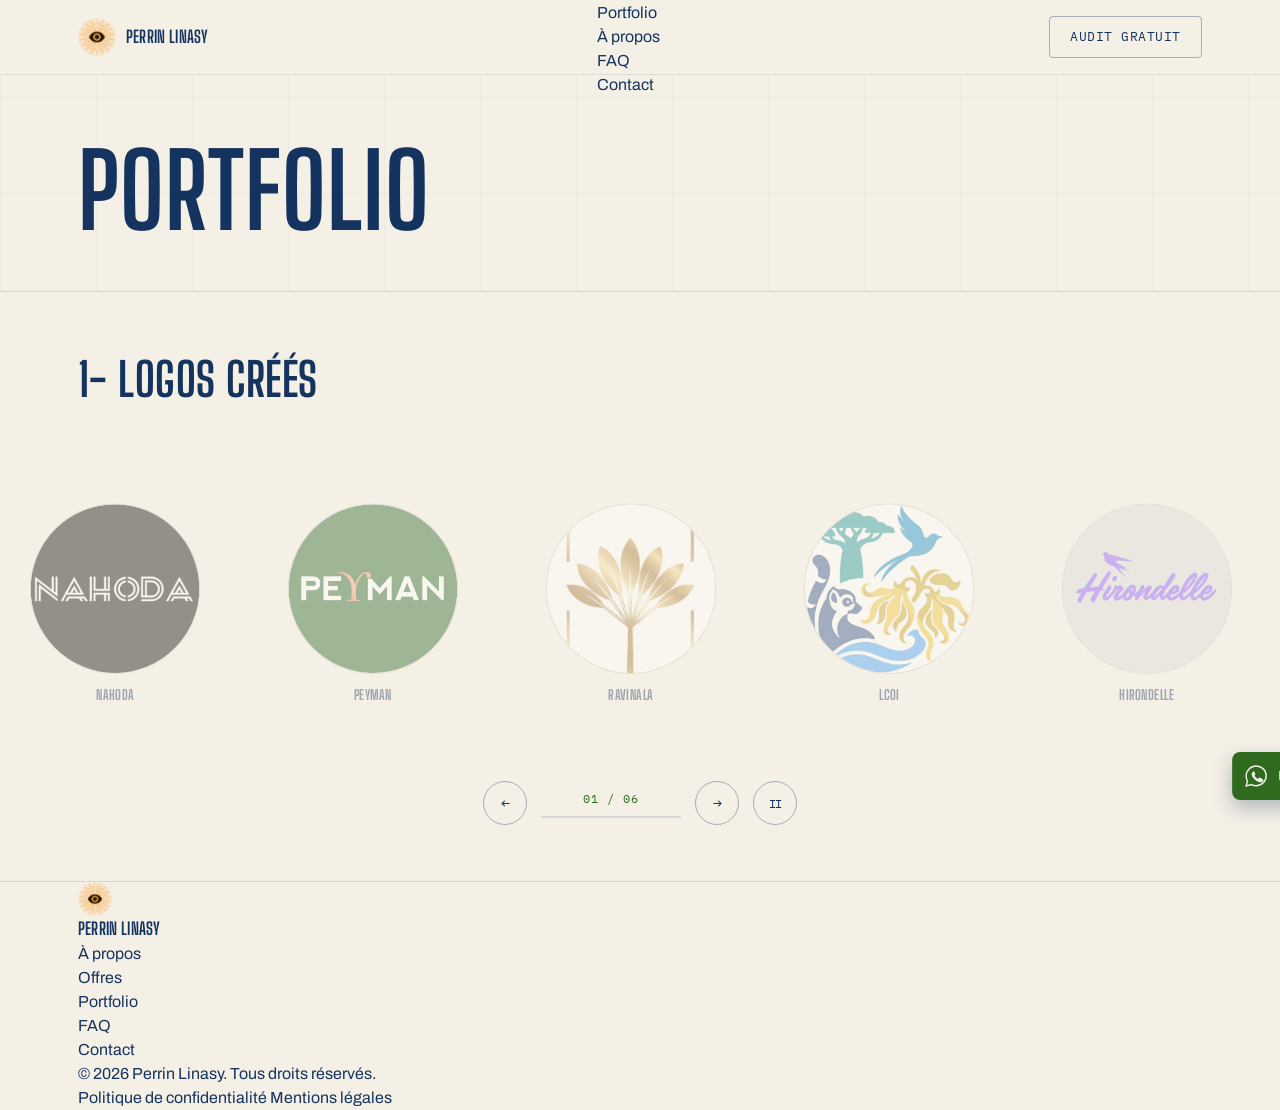
==== portfolio/index.html @ f894b0fe "Refactor navigation structure in index.html" ====
<!DOCTYPE html>
<html lang="fr">
<head>
<meta charset="UTF-8">
<meta name="viewport" content="width=device-width, initial-scale=1.0">
<title>Portfolio — Perrin Linasy</title>
<meta name="description" content="Portfolio de Perrin Linasy : logos créés pour des marques francophones.">
<link rel="preconnect" href="https://fonts.googleapis.com">
<link href="https://fonts.googleapis.com/css2?family=Big+Shoulders+Display:wght@600;700&family=Archivo:wght@400;500;600&family=IBM+Plex+Mono:wght@400;500&display=swap" rel="stylesheet">
<link rel="stylesheet" href="portfolio.css">
<link rel="icon" href="favicon-n.svg" type="image/svg+xml">
</head>
<body>

<header id="site-header">
  <div class="wrap">
    <a class="brand" href="index.html" aria-label="Perrin Linasy — accueil">
      <img class="brand-logo" src="perrin_linasy_icon.png" alt="Logo Perrin Linasy" width="38" height="38">
      <span class="brand-name">Perrin Linasy</span>
    </a>

    <nav>
  <ul>
    <li><a href="../#offres">Offres</a></li>
    <li><a href="index.html" class="active">Portfolio</a></li> <!-- Reste sur la page actuelle -->
    <li><a href="../#a-propos">À propos</a></li>
    <li><a href="../#faq">FAQ</a></li>
    <li><a href="../#contact">Contact</a></li>
  </ul>
</nav>


    <div class="header-actions">
      <a class="btn ghost" href="https://linasyperrin.zohobookings.com/#/linasyperrin">Audit gratuit</a>
      <button class="menu-toggle" id="menu-toggle" aria-expanded="false" aria-controls="main-nav" aria-label="Ouvrir le menu">
        <span></span><span></span><span></span>
      </button>
    </div>
  </div>
</header>

<main>

  <!-- ============ TITRE ============ -->
  <section class="page-title">
    <div class="hero-grid-lines" aria-hidden="true"></div>
    <div class="wrap">
      <h1>Portfolio</h1>
    </div>
  </section>

  <hr class="hairline">

  <!-- ============ 1 — LOGOS CRÉÉS ============ -->
<section class="logos" id="logos" aria-labelledby="logos-titre">
  <div class="wrap">
    <h2 id="logos-titre">1- Logos créés</h2>
  </div>

  <div class="carousel" id="carousel" role="region" aria-roledescription="carrousel" aria-label="Logos créés">
    <div class="carousel-viewport">
      <ul class="carousel-track" id="carousel-track">

        <!-- Logo 1 : Nahoda -->
        <li class="slide" aria-roledescription="diapositive" aria-label="Logo 1 sur 6">
          <div class="slide-circle">
            <img src="nahoda.png" alt="Logo Nahoda" class="carousel-img">
          </div>
          <span class="slide-name">Nahoda</span>
        </li>

        <!-- Logo 2 : Peyman -->
        <li class="slide" aria-roledescription="diapositive" aria-label="Logo 2 sur 6">
          <div class="slide-circle">
            <img src="peyman.png" alt="Logo Peyman" class="carousel-img">
          </div>
          <span class="slide-name">Peyman</span>
        </li>

        <!-- Logo 3 : Ravinala -->
        <li class="slide" aria-roledescription="diapositive" aria-label="Logo 3 sur 6">
          <div class="slide-circle">
            <img src="ravinala.png" alt="Logo Ravinala" class="carousel-img">
          </div>
          <span class="slide-name">Ravinala</span>
        </li>

        <!-- Logo 4 : LCOI -->
        <li class="slide" aria-roledescription="diapositive" aria-label="Logo 4 sur 6">
          <div class="slide-circle">
            <img src="LCOI_1782757905289.png" alt="Logo LCOI" class="carousel-img">
          </div>
          <span class="slide-name">LCOI</span>
        </li>

        <!-- Logo 5 : Hirondelle -->
        <li class="slide" aria-roledescription="diapositive" aria-label="Logo 5 sur 6">
          <div class="slide-circle">
            <img src="Hirondelle.png" alt="Logo Hirondelle" class="carousel-img">
          </div>
          <span class="slide-name">Hirondelle</span>
        </li>

        <!-- Logo 6 : Connect -->
        <li class="slide" aria-roledescription="diapositive" aria-label="Logo 6 sur 6">
          <div class="slide-circle">
            <img src="connect.png" alt="Logo Connect" class="carousel-img">
          </div>
          <span class="slide-name">Connect</span>
        </li>

      </ul>
    </div>

    <div class="carousel-controls">
      <button class="ctrl" id="prev" aria-label="Logo précédent">←</button>

      <div class="carousel-status">
        <span class="counter" id="counter" aria-live="off">01 / 06</span>
        <div class="progress" aria-hidden="true"><span id="progress-bar"></span></div>
      </div>

      <button class="ctrl" id="next" aria-label="Logo suivant">→</button>
      <button class="ctrl ctrl-pause" id="toggle" aria-label="Mettre le diaporama en pause" aria-pressed="false">II</button>
    </div>
  </div>
</section>


  <hr class="hairline">

  <!-- ============ SUITE DE LA PAGE — VIDE POUR LE MOMENT ============ -->
  <section class="suite" id="suite" aria-label="Suite du portfolio">
    <div class="wrap">
      <!-- Prochaines sections du portfolio à ajouter ici -->
    </div>
  </section>

</main>

<!-- ============ FOOTER ============ -->
<footer>
  <div class="wrap">
    <div class="foot-top">
      <div class="foot-brand">
        <img class="brand-logo" src="perrin_linasy_icon.png" alt="Logo Perrin Linasy" width="34" height="34">
        <span class="brand-name" style="font-size:17px;">Perrin Linasy</span>
      </div>
      <nav aria-label="Navigation pied de page">
        <ul>
          <li><a href="index.html#pourquoi">À propos</a></li>
          <li><a href="index.html#offres">Offres</a></li>
          <li><a href="portfolio.html">Portfolio</a></li>
          <li><a href="index.html#faq">FAQ</a></li>
          <li><a href="index.html#contact">Contact</a></li>
        </ul>
      </nav>
    </div>
    <div class="foot-bottom">
      <span id="copyright">© Perrin Linasy. Tous droits réservés.</span>
      <div class="legal-links">
        <a href="/politique-de-confidentialite">Politique de confidentialité</a>
        <a href="/mentions-legales">Mentions légales</a>
      </div>
    </div>
  </div>
</footer>

<!-- ============ ONGLET WHATSAPP ============ -->
<a class="wa-tab" href="https://wa.me/261349615783?text=Bonjour%20Perrin%2C%20je%20souhaite%20échanger%20sur%20mon%20projet." target="_blank" rel="noopener" aria-label="Discuter sur WhatsApp">
  <span class="wa-tab-icon" aria-hidden="true">
    <svg viewBox="0 0 24 24" fill="none" xmlns="http://www.w3.org/2000/svg">
      <path d="M17.5 14.4c-.3-.1-1.6-.8-1.9-.9-.2-.1-.4-.1-.6.1-.2.3-.7.9-.8 1-.2.2-.3.2-.5.1-1.4-.7-2.4-1.3-3.3-2.9-.3-.4.3-.4.7-1.4.1-.2 0-.4 0-.5-.1-.1-.6-1.4-.8-1.9-.2-.5-.4-.4-.6-.4h-.5c-.2 0-.5.1-.7.3-.3.3-1 1-1 2.4s1 2.8 1.2 3c.1.2 2 3.1 4.9 4.3.7.3 1.2.5 1.6.6.7.2 1.3.2 1.8.1.5-.1 1.6-.7 1.9-1.3.2-.6.2-1.1.2-1.2-.1-.2-.3-.2-.6-.4z" fill="currentColor"/>
      <path d="M12 2C6.5 2 2 6.5 2 12c0 1.8.5 3.5 1.3 5L2 22l5.2-1.4c1.4.8 3.1 1.2 4.8 1.2 5.5 0 10-4.5 10-10S17.5 2 12 2z" stroke="currentColor" stroke-width="1.4"/>
    </svg>
  </span>
  <span class="wa-tab-text">Discutons-en</span>
</a>

<script src="portfolio.js"></script>
</body>
</html>
---- portfolio/portfolio.css ----
/* ============================================================
   PERRIN LINASY — portfolio.css
   Palette : Navy #14335e / Crème #f5f0e6 / Safran #f1c338 / Vert #2e6b1f
   Reprend les bases de style.css (header, boutons, footer, WhatsApp)
   ============================================================ */

:root{
  --navy: #14335e;
  --navy-2: #0e2748;
  --creme: #f5f0e6;
  --creme-2: #ece4d3;
  --safran: #f1c338;
  --vert: #2e6b1f;

  --ink: var(--navy);
  --paper: var(--creme);

  --font-display: 'Big Shoulders Display', sans-serif;
  --font-body: 'Archivo', sans-serif;
  --font-mono: 'IBM Plex Mono', monospace;

  --wrap: 1180px;
  --radius: 4px;
  --ease: cubic-bezier(.22,.68,.16,.98);

  /* Diaporama */
  --slide-size: 230px;
  --slide-gap: 28px;
}

*,*::before,*::after{ box-sizing:border-box; }
html{ scroll-behavior:smooth; }
@media (prefers-reduced-motion: reduce){
  html{ scroll-behavior:auto; }
  *,*::before,*::after{ animation-duration:0.001ms !important; animation-iteration-count:1 !important; transition-duration:0.001ms !important; scroll-behavior:auto !important; }
}

body{
  margin:0;
  font-family:var(--font-body);
  color:var(--ink);
  background:var(--paper);
  -webkit-font-smoothing:antialiased;
  line-height:1.5;
}

h1,h2,h3{
  font-family:var(--font-display);
  font-weight:700;
  text-transform:uppercase;
  letter-spacing:0.01em;
  margin:0 0 0.4em;
  line-height:1.02;
}
h1{ font-size:clamp(3rem, 10vw, 6.4rem); }
h2{ font-size:clamp(1.9rem, 4vw, 2.9rem); }
p{ margin:0 0 1em; color:var(--navy); opacity:0.86; }
a{ color:inherit; text-decoration:none; }
img{ max-width:100%; display:block; }
button{ font:inherit; background:none; border:none; cursor:pointer; color:inherit; }
ul{ list-style:none; margin:0; padding:0; }

:focus-visible{ outline:2px solid var(--vert); outline-offset:3px; }

.wrap{ max-width:var(--wrap); margin:0 auto; padding:0 28px; }
.hairline{ border:none; border-top:1px solid rgba(20,51,94,0.14); margin:0; }

/* ---------- boutons ---------- */
.btn{
  display:inline-flex; align-items:center; gap:8px;
  padding:13px 26px;
  background:var(--navy);
  color:var(--creme);
  font-family:var(--font-mono);
  font-size:0.82rem;
  letter-spacing:0.04em;
  text-transform:uppercase;
  border-radius:var(--radius);
  transition:transform .25s var(--ease), background .25s var(--ease), box-shadow .25s var(--ease);
}
.btn:hover{ background:var(--vert); transform:translateY(-2px); box-shadow:0 8px 18px rgba(20,51,94,0.18); }
.btn.ghost{ background:transparent; color:var(--navy); border:1px solid rgba(20,51,94,0.35); padding:10px 20px; }
.btn.ghost:hover{ background:var(--navy); color:var(--creme); }

/* ============ HEADER ============ */
#site-header{
  position:sticky; top:0; z-index:50;
  background:rgba(245,240,230,0.86);
  -webkit-backdrop-filter:blur(8px);
  backdrop-filter:blur(8px);
  border-bottom:1px solid rgba(20,51,94,0.1);
  transition:box-shadow .25s var(--ease);
}
#site-header.scrolled{ box-shadow:0 4px 16px rgba(20,51,94,0.08); }
#site-header .wrap{ display:flex; align-items:center; justify-content:space-between; height:74px; }
.brand{ display:flex; align-items:center; gap:10px; }
.brand-logo{ width:38px; height:38px; border-radius:50%; object-fit:contain; flex-shrink:0; }
.foot-brand .brand-logo{ width:34px; height:34px; }
.brand-name{ font-family:var(--font-display); font-weight:700; font-size:1.05rem; letter-spacing:0.01em; text-transform:uppercase; }

.main-nav ul{ display:flex; gap:34px; }
.main-nav a{ font-size:0.92rem; font-weight:500; position:relative; padding-bottom:4px; }
.main-nav a::after{ content:''; position:absolute; left:0; right:0; bottom:0; height:1px; background:var(--vert); transform:scaleX(0); transform-origin:left; transition:transform .25s var(--ease); }
.main-nav a:hover::after,
.main-nav a[aria-current="page"]::after{ transform:scaleX(1); }

.header-actions{ display:flex; align-items:center; gap:16px; }
.menu-toggle{ display:none; flex-direction:column; gap:5px; padding:6px; }
.menu-toggle span{ width:22px; height:2px; background:var(--navy); display:block; }

/* ============ TITRE DE LA PAGE ============ */
.page-title{ position:relative; padding:64px 0 48px; overflow:hidden; }
.hero-grid-lines{
  position:absolute; inset:0; pointer-events:none; opacity:0.5;
  background-image:
    repeating-linear-gradient(90deg, rgba(20,51,94,0.06) 0 1px, transparent 1px 96px),
    repeating-linear-gradient(0deg, rgba(20,51,94,0.06) 0 1px, transparent 1px 96px);
}
.page-title .wrap{ position:relative; }
.page-title h1{ margin:0; }/* ============ 1 — LOGOS CRÉÉS ============ */

.logos { padding: 64px 0 56px; }
.logos h2 { margin-bottom: 40px; }

.carousel { position: relative; }
.carousel-viewport { overflow: hidden; padding: 24px 0 20px; }

.carousel-track {
  display: flex;
  gap: var(--slide-gap);
  width: max-content;
  transition: transform .8s var(--ease);
  will-change: transform;
}

.slide {
  flex: 0 0 var(--slide-size);
  display: flex; flex-direction: column; align-items: center; gap: 16px;
  opacity: 0.4;
  transform: scale(0.74);
  transition: opacity .8s var(--ease), transform .8s var(--ease);
}
.slide.is-active { opacity: 1; transform: scale(1); }

.slide-circle {
  width: var(--slide-size); height: var(--slide-size);
  border-radius: 50%;
  background: var(--creme-2);
  border: 1px solid rgba(20,51,94,0.2);
  display: flex; align-items: center; justify-content: center;
  overflow: hidden;
  transition: border-color .8s var(--ease), box-shadow .8s var(--ease);
}

.slide.is-active .slide-circle {
  border-color: var(--navy);
  box-shadow: 0 0 0 6px var(--creme), 0 0 0 7px var(--safran);
}

/* --- RÈGLE CORRIGÉE POUR LES IMAGES --- */
.slide-circle img.carousel-img { 
  width: 100%; 
  height: 100%; 
  object-fit: cover;      /* Recadre le logo proprement pour remplir le cercle */
  border-radius: 50%;     /* Force le fond noir/opaque de vos PNG à être parfaitement rond */
  padding: 0;             /* Supprime le padding pour que le fond opaque remplisse tout le cercle */
  display: block; 
}

.slide-placeholder {
  font-family: var(--font-mono); font-size: 0.8rem; letter-spacing: 0.06em;
  text-transform: uppercase; color: rgba(20,51,94,0.5);
}

.slide-name {
  font-family: var(--font-display); font-weight: 700; font-size: 1.15rem;
  text-transform: uppercase; letter-spacing: 0.02em;
}

/* ---------- contrôles ---------- */
.carousel-controls {
  display: flex; align-items: center; justify-content: center; gap: 14px;
  margin-top: 20px; padding: 0 28px;
}
.ctrl {
  width: 44px; height: 44px; border-radius: 50%;
  border: 1px solid rgba(20,51,94,0.35);
  display: flex; align-items: center; justify-content: center;
  font-family: var(--font-mono); font-size: 0.95rem;
  transition: background .25s var(--ease), color .25s var(--ease);
  flex-shrink: 0;
}
.ctrl:hover { background: var(--navy); color: var(--creme); }
.ctrl-pause { font-size: 0.78rem; letter-spacing: -0.05em; }
.ctrl-pause[aria-pressed="true"] { background: var(--navy); color: var(--creme); }

.carousel-status { display: flex; flex-direction: column; gap: 8px; width: 140px; }
.counter { font-family: var(--font-mono); font-size: 0.78rem; letter-spacing: 0.08em; text-align: center; color: var(--vert); }
.progress { height: 2px; background: rgba(20,51,94,0.14); overflow: hidden; }
.progress span { display: block; height: 100%; width: 100%; background: var(--safran); transform: scaleX(0); transform-origin: left; }
.progress span.run { animation: fill 5s linear forwards; }
.carousel.is-paused .progress span.run { animation-play-state: paused; }
@keyframes fill { from { transform: scaleX(0); } to { transform: scaleX(1); } }




/* ============ ONGLET WHATSAPP ============ */
.wa-tab{
  position:fixed; right:0; bottom:100px; z-index:60;
  display:flex; align-items:center;
  background:var(--vert); color:var(--creme);
  padding:12px 14px 12px 12px;
  border-radius:8px 0 0 8px;
  box-shadow:0 8px 20px rgba(20,51,94,0.3);
  transform:translateX(calc(100% - 48px));
  transition:transform .35s var(--ease), background .25s var(--ease);
}
.wa-tab:hover, .wa-tab:focus-visible{ transform:translateX(0); background:#255a19; }
.wa-tab-icon{ width:24px; height:24px; flex-shrink:0; }
.wa-tab-icon svg{ width:100%; height:100%; }
.wa-tab-text{ font-family:var(--font-mono); font-size:0.82rem; white-space:nowrap; margin-left:10px; letter-spacing:0.02em; }

@media (max-width: 640px){
  .wa-tab{
    right:16px; left:auto;
    bottom:calc(16px + env(safe-area-inset-bottom, 0px));
    transform:none !important;
    padding:15px; border-radius:50%;
  }
  .wa-tab-text{ display:none; }
}

/* ============ RESPONSIVE ============ */
@media (max-width: 760px){
  :root{ --slide-size:200px; --slide-gap:20px; }

  .main-nav{
    position:fixed; top:74px; left:0; right:0;
    height:calc(100vh - 74px); height:calc(100dvh - 74px);
    overflow-y:auto;
    background-color:var(--creme); opacity:1;
    padding:30px 28px;
    transform:translateX(100%); transition:transform .3s var(--ease);
    z-index:100;
  }
  .main-nav.mobile-open{ transform:translateX(0); }
  .main-nav ul{ flex-direction:column; gap:22px; }
  .main-nav a{ font-size:1.2rem; }
  .menu-toggle{ display:flex; }
  .header-actions .btn.ghost{ display:none; }

  .page-title{ padding:48px 0 36px; }
  .logos{ padding:48px 0 44px; }

  .foot-top{ flex-direction:column; gap:20px; align-items:flex-start; }
  .foot-bottom{ flex-direction:column; gap:10px; align-items:flex-start; }
}
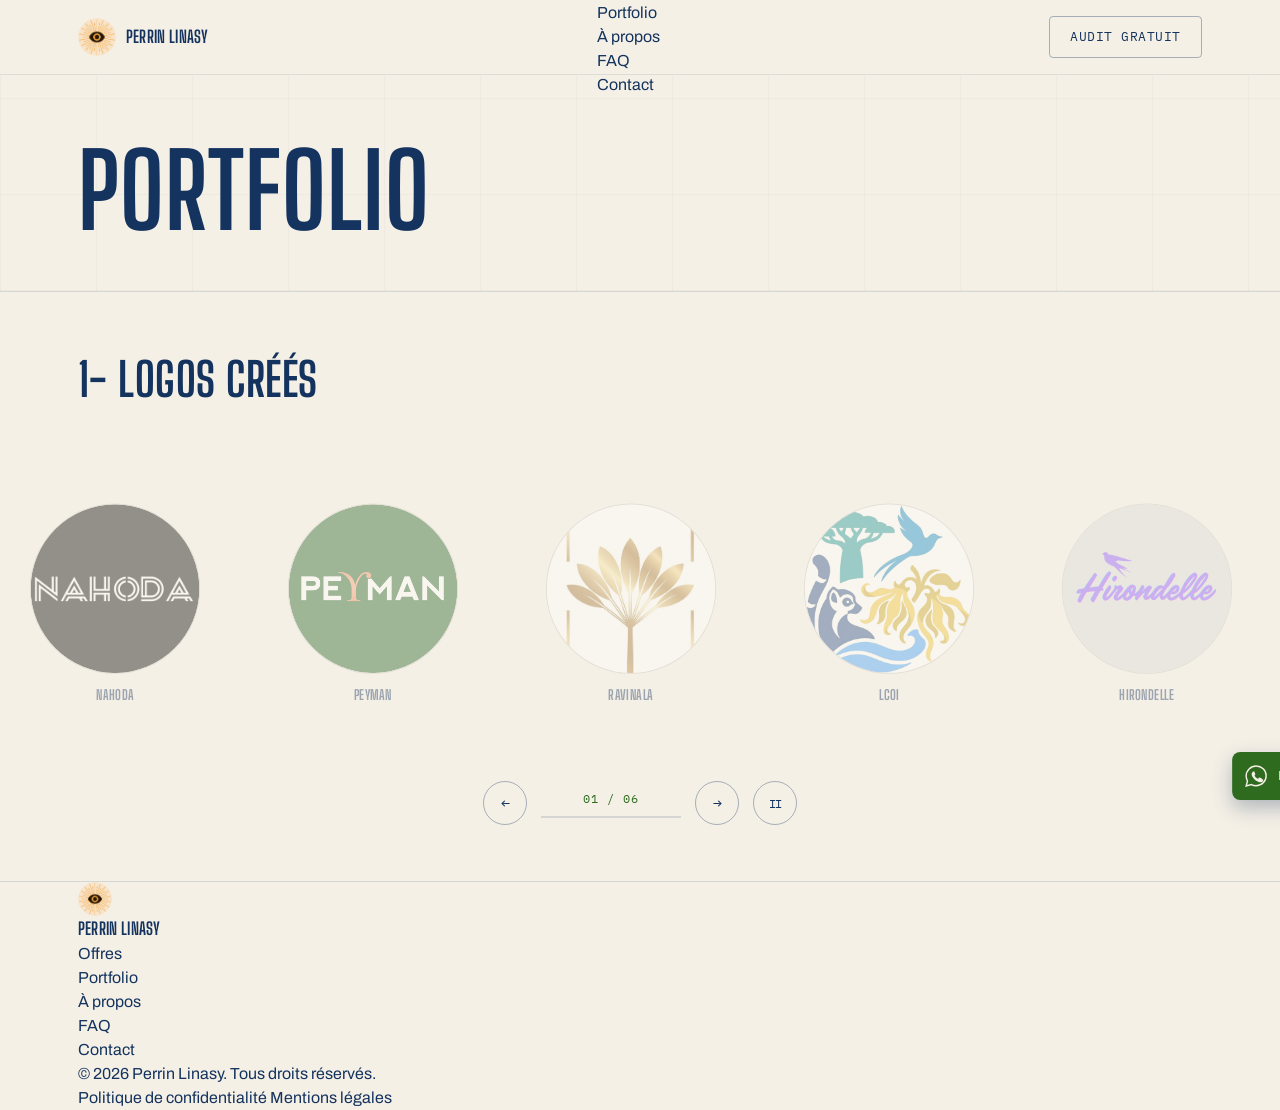
==== commit 02a3a1fc: "Revise footer navigation structure in index.html" ====
--- a/portfolio/index.html
+++ b/portfolio/index.html
@@ -146,15 +146,16 @@
         <img class="brand-logo" src="perrin_linasy_icon.png" alt="Logo Perrin Linasy" width="34" height="34">
         <span class="brand-name" style="font-size:17px;">Perrin Linasy</span>
       </div>
-      <nav aria-label="Navigation pied de page">
-        <ul>
-          <li><a href="index.html#pourquoi">À propos</a></li>
-          <li><a href="index.html#offres">Offres</a></li>
-          <li><a href="portfolio.html">Portfolio</a></li>
-          <li><a href="index.html#faq">FAQ</a></li>
-          <li><a href="index.html#contact">Contact</a></li>
-        </ul>
-      </nav>
+      <nav>
+  <ul>
+    <li><a href="../#offres">Offres</a></li>
+    <li><a href="index.html" class="active">Portfolio</a></li> <!-- Reste sur la page actuelle -->
+    <li><a href="../#a-propos">À propos</a></li>
+    <li><a href="../#faq">FAQ</a></li>
+    <li><a href="../#contact">Contact</a></li>
+  </ul>
+</nav>
+
     </div>
     <div class="foot-bottom">
       <span id="copyright">© Perrin Linasy. Tous droits réservés.</span>
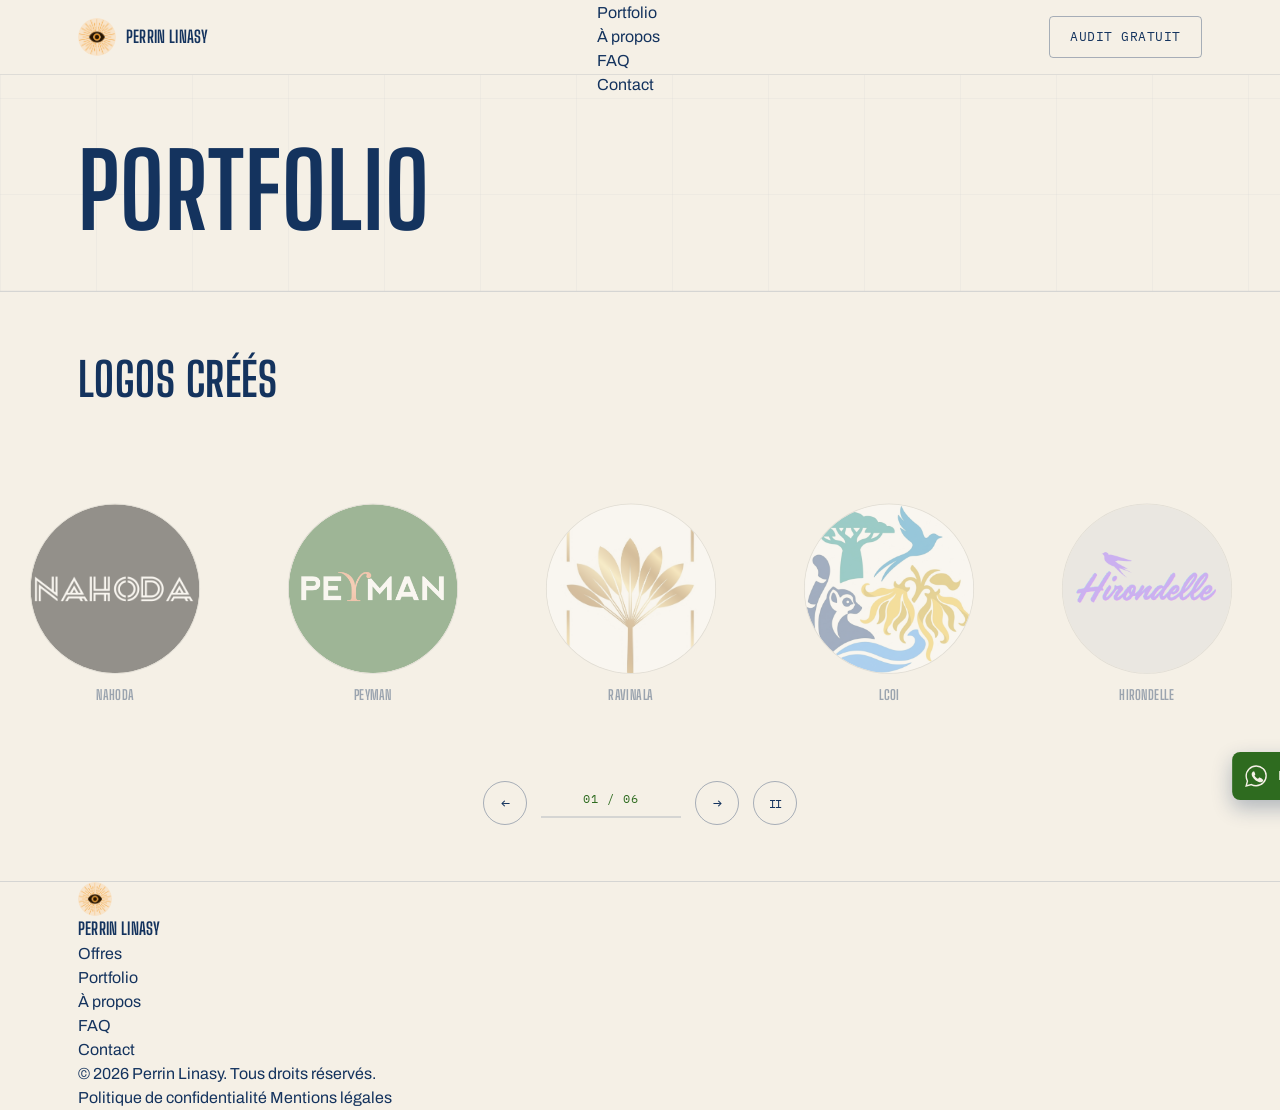
==== commit d3ae8527: "Update section title for created logos" ====
--- a/portfolio/index.html
+++ b/portfolio/index.html
@@ -51,10 +51,10 @@
 
   <hr class="hairline">
 
-  <!-- ============ 1 — LOGOS CRÉÉS ============ -->
+  <!-- ============ LOGOS CRÉÉS ============ -->
 <section class="logos" id="logos" aria-labelledby="logos-titre">
   <div class="wrap">
-    <h2 id="logos-titre">1- Logos créés</h2>
+    <h2 id="logos-titre">Logos créés</h2>
   </div>
 
   <div class="carousel" id="carousel" role="region" aria-roledescription="carrousel" aria-label="Logos créés">
--- a/portfolio/portfolio.css
+++ b/portfolio/portfolio.css
@@ -1,7 +1,6 @@
 /* ============================================================
    PERRIN LINASY — portfolio.css
    Palette : Navy #14335e / Crème #f5f0e6 / Safran #f1c338 / Vert #2e6b1f
-   Reprend les bases de style.css (header, boutons, footer, WhatsApp)
    ============================================================ */
 
 :root{
@@ -94,7 +93,7 @@
 #site-header.scrolled{ box-shadow:0 4px 16px rgba(20,51,94,0.08); }
 #site-header .wrap{ display:flex; align-items:center; justify-content:space-between; height:74px; }
 .brand{ display:flex; align-items:center; gap:10px; }
-.brand-logo{ width:38px; height:38px; border-radius:50%; object-fit:contain; flex-shrink:0; }
+.brand-logo{ width:38px; height:38px; border-radius:50%; object-fit:cover; flex-shrink:0; }
 .foot-brand .brand-logo{ width:34px; height:34px; }
 .brand-name{ font-family:var(--font-display); font-weight:700; font-size:1.05rem; letter-spacing:0.01em; text-transform:uppercase; }
 
@@ -117,8 +116,9 @@
     repeating-linear-gradient(0deg, rgba(20,51,94,0.06) 0 1px, transparent 1px 96px);
 }
 .page-title .wrap{ position:relative; }
-.page-title h1{ margin:0; }/* ============ 1 — LOGOS CRÉÉS ============ */
-
+.page-title h1{ margin:0; }
+
+/* ============ 1 — LOGOS CRÉÉS ============ */
 .logos { padding: 64px 0 56px; }
 .logos h2 { margin-bottom: 40px; }
 
@@ -157,13 +157,12 @@
   box-shadow: 0 0 0 6px var(--creme), 0 0 0 7px var(--safran);
 }
 
-/* --- RÈGLE CORRIGÉE POUR LES IMAGES --- */
 .slide-circle img.carousel-img { 
   width: 100%; 
   height: 100%; 
-  object-fit: cover;      /* Recadre le logo proprement pour remplir le cercle */
-  border-radius: 50%;     /* Force le fond noir/opaque de vos PNG à être parfaitement rond */
-  padding: 0;             /* Supprime le padding pour que le fond opaque remplisse tout le cercle */
+  object-fit: cover;
+  border-radius: 50%;
+  padding: 0;
   display: block; 
 }
 
@@ -203,6 +202,38 @@
 @keyframes fill { from { transform: scaleX(0); } to { transform: scaleX(1); } }
 
 
+/* ============ NOUVELLE MISE EN PAGE PORTRAIT (À PROPOS) ============ */
+#pourquoi { padding: 64px 0; }
+.wrap.pourquoi {
+  display: flex;
+  gap: 48px;
+  align-items: center;
+}
+.pourquoi-portrait {
+  flex: 0 0 350px;
+  height: 450px;
+  overflow: hidden;
+  border-radius: 12px;
+  background: var(--creme-2);
+}
+.portrait-img {
+  width: 100%;
+  height: 100%;
+  object-fit: cover;
+  display: block;
+}
+.pourquoi-text { flex: 1; }
+.tags { display: flex; flex-wrap: wrap; gap: 10px; margin-top: 20px; }
+.tag {
+  font-family: var(--font-mono); font-size: 0.75rem;
+  padding: 6px 12px; background: var(--creme-2);
+  border-radius: var(--radius); color: var(--navy);
+}
+
+@media (max-width: 768px) {
+  .wrap.pourquoi { flex-direction: column; gap: 32px; }
+  .pourquoi-portrait { flex: 0 0 auto; width: 100%; max-width: 320px; height: 380px; }
+}
 
 
 /* ============ ONGLET WHATSAPP ============ */
@@ -231,7 +262,7 @@
   .wa-tab-text{ display:none; }
 }
 
-/* ============ RESPONSIVE ============ */
+/* ============ RESPONSIVE D'ORIGINE COMPLET ============ */
 @media (max-width: 760px){
   :root{ --slide-size:200px; --slide-gap:20px; }
 
@@ -254,5 +285,3 @@
   .logos{ padding:48px 0 44px; }
 
   .foot-top{ flex-direction:column; gap:20px; align-items:flex-start; }
-  .foot-bottom{ flex-direction:column; gap:10px; align-items:flex-start; }
-}
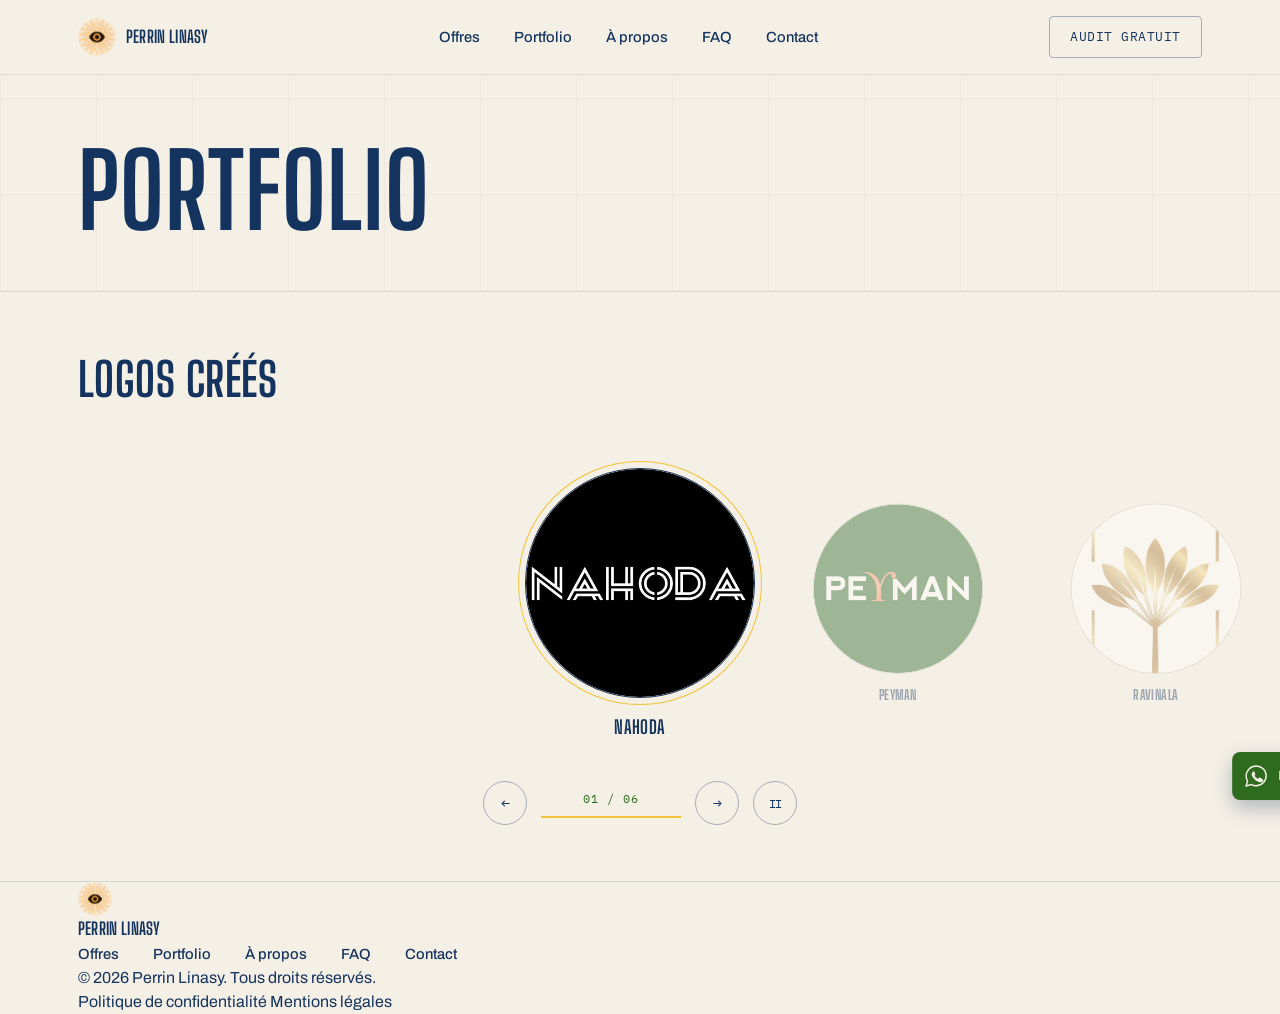
==== commit 3b24769b: "Add class to main navigation in index.html" ====
--- a/portfolio/index.html
+++ b/portfolio/index.html
@@ -19,11 +19,11 @@
       <span class="brand-name">Perrin Linasy</span>
     </a>
 
-    <nav>
+    <nav class="main-nav">
   <ul>
     <li><a href="../#offres">Offres</a></li>
     <li><a href="index.html" class="active">Portfolio</a></li> <!-- Reste sur la page actuelle -->
-    <li><a href="../#a-propos">À propos</a></li>
+    <li><a href="../#pourquoi">À propos</a></li>
     <li><a href="../#faq">FAQ</a></li>
     <li><a href="../#contact">Contact</a></li>
   </ul>
@@ -146,11 +146,11 @@
         <img class="brand-logo" src="perrin_linasy_icon.png" alt="Logo Perrin Linasy" width="34" height="34">
         <span class="brand-name" style="font-size:17px;">Perrin Linasy</span>
       </div>
-      <nav>
+      <nav class="main-nav" >
   <ul>
     <li><a href="../#offres">Offres</a></li>
     <li><a href="index.html" class="active">Portfolio</a></li> <!-- Reste sur la page actuelle -->
-    <li><a href="../#a-propos">À propos</a></li>
+    <li><a href="../#pourquoi">À propos</a></li>
     <li><a href="../#faq">FAQ</a></li>
     <li><a href="../#contact">Contact</a></li>
   </ul>
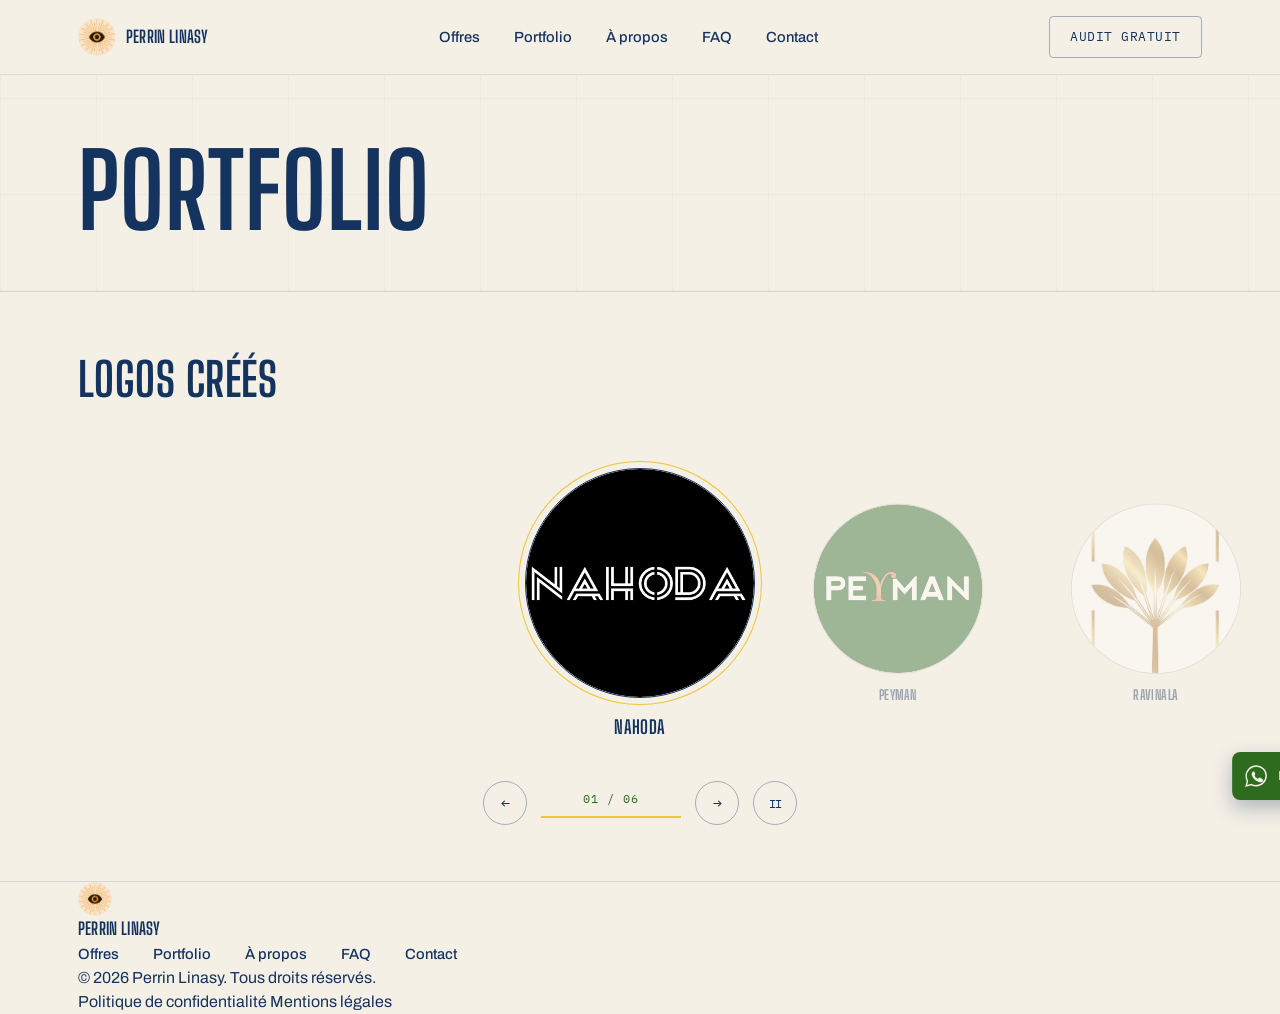
==== commit 76fda966: "Update index.html" ====
--- a/portfolio/index.html
+++ b/portfolio/index.html
@@ -146,7 +146,7 @@
         <img class="brand-logo" src="perrin_linasy_icon.png" alt="Logo Perrin Linasy" width="34" height="34">
         <span class="brand-name" style="font-size:17px;">Perrin Linasy</span>
       </div>
-      <nav class="main-nav" >
+      <nav class="main-nav">
   <ul>
     <li><a href="../#offres">Offres</a></li>
     <li><a href="index.html" class="active">Portfolio</a></li> <!-- Reste sur la page actuelle -->
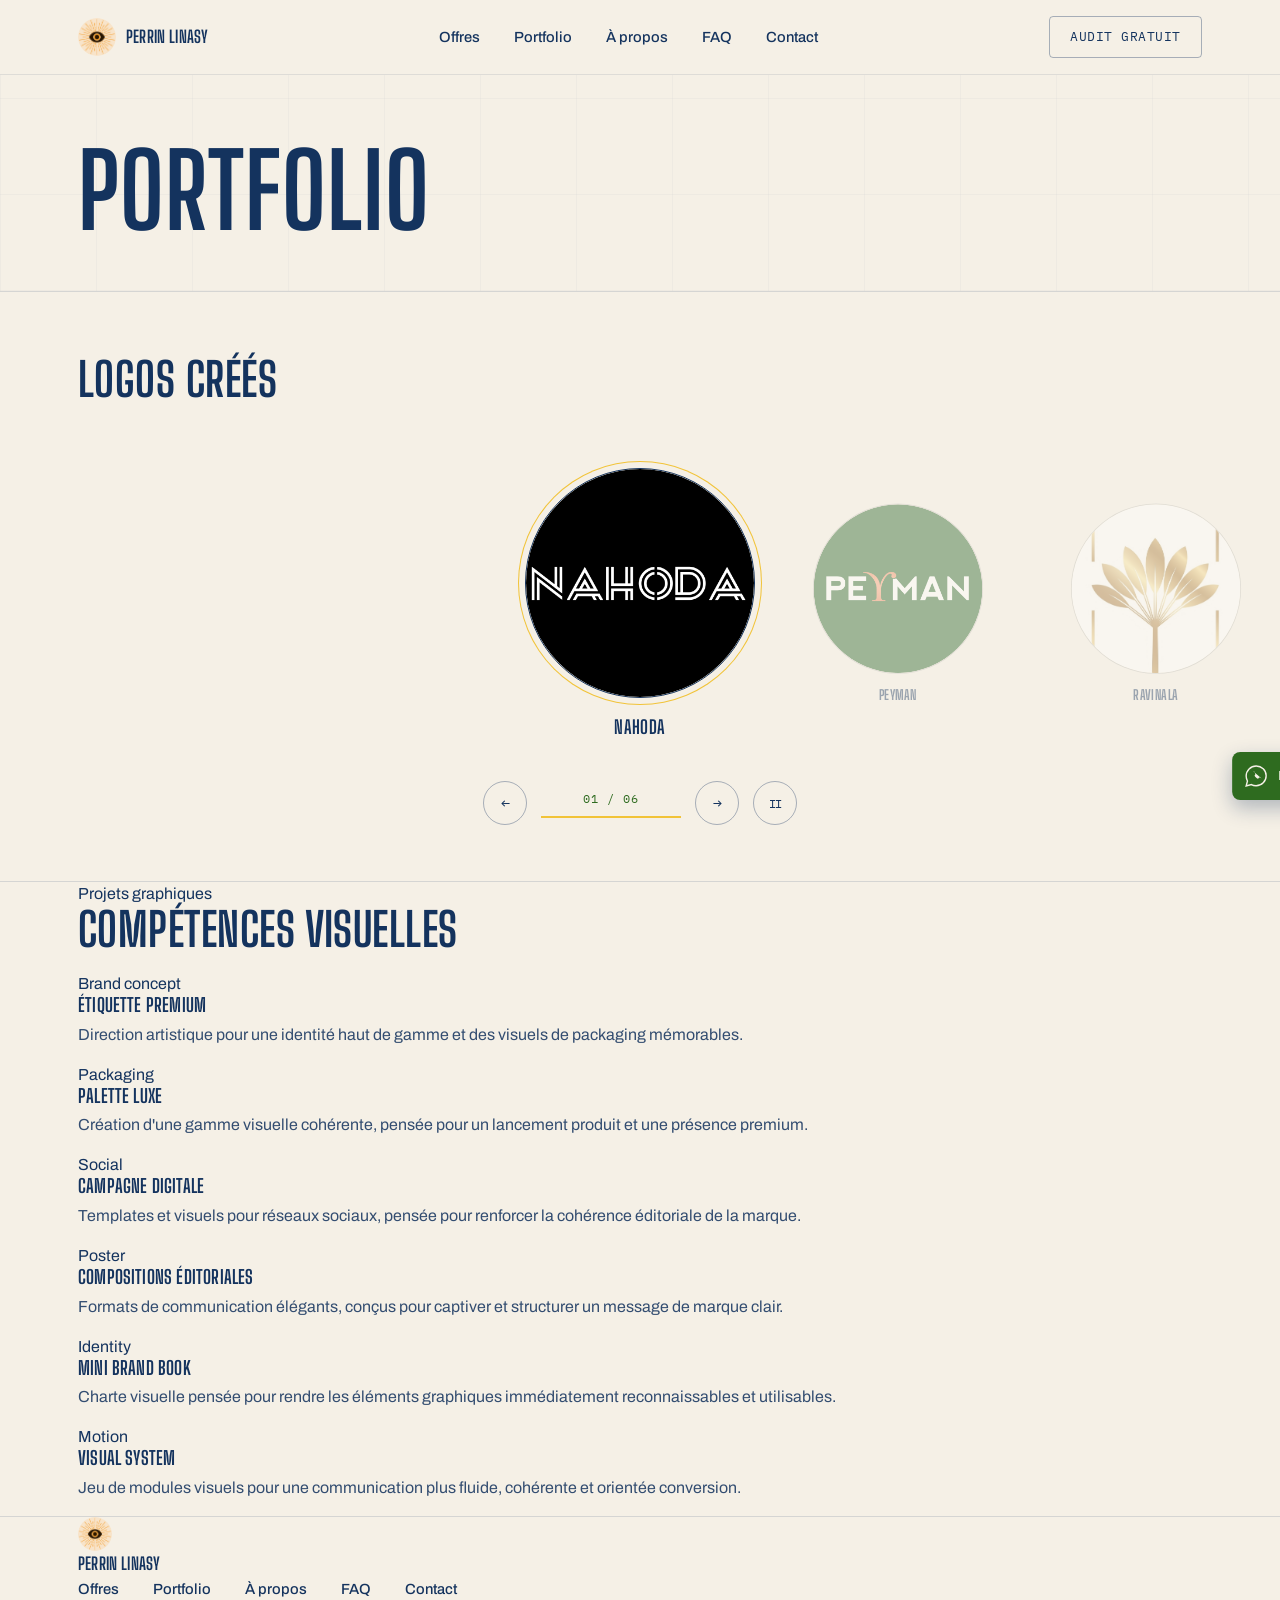
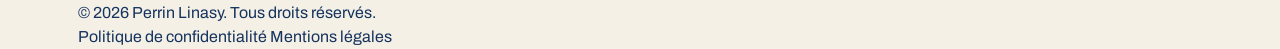
==== commit c1ea4dcb: "Add a responsive graphic projects gallery to the portfolio page while preserving the existing portfo" ====
--- a/portfolio/index.html
+++ b/portfolio/index.html
@@ -126,6 +126,78 @@
   </div>
 </section>
 
+  <hr class="hairline">
+
+  <section class="projects-gallery" aria-labelledby="projects-gallery-title">
+    <div class="wrap">
+      <div class="gallery-header">
+        <span class="cote">Projets graphiques</span>
+        <h2 id="projects-gallery-title">Compétences visuelles</h2>
+      </div>
+
+      <div class="project-grid">
+        <article class="project-card">
+          <div class="project-thumb project-thumb--1" aria-label="Projet placeholder 1">
+            <span>Brand concept</span>
+          </div>
+          <div class="project-body">
+            <h3>Étiquette premium</h3>
+            <p>Direction artistique pour une identité haut de gamme et des visuels de packaging mémorables.</p>
+          </div>
+        </article>
+
+        <article class="project-card">
+          <div class="project-thumb project-thumb--2" aria-label="Projet placeholder 2">
+            <span>Packaging</span>
+          </div>
+          <div class="project-body">
+            <h3>Palette luxe</h3>
+            <p>Création d'une gamme visuelle cohérente, pensée pour un lancement produit et une présence premium.</p>
+          </div>
+        </article>
+
+        <article class="project-card">
+          <div class="project-thumb project-thumb--3" aria-label="Projet placeholder 3">
+            <span>Social</span>
+          </div>
+          <div class="project-body">
+            <h3>Campagne digitale</h3>
+            <p>Templates et visuels pour réseaux sociaux, pensée pour renforcer la cohérence éditoriale de la marque.</p>
+          </div>
+        </article>
+
+        <article class="project-card">
+          <div class="project-thumb project-thumb--4" aria-label="Projet placeholder 4">
+            <span>Poster</span>
+          </div>
+          <div class="project-body">
+            <h3>Compositions éditoriales</h3>
+            <p>Formats de communication élégants, conçus pour captiver et structurer un message de marque clair.</p>
+          </div>
+        </article>
+
+        <article class="project-card">
+          <div class="project-thumb project-thumb--5" aria-label="Projet placeholder 5">
+            <span>Identity</span>
+          </div>
+          <div class="project-body">
+            <h3>Mini brand book</h3>
+            <p>Charte visuelle pensée pour rendre les éléments graphiques immédiatement reconnaissables et utilisables.</p>
+          </div>
+        </article>
+
+        <article class="project-card">
+          <div class="project-thumb project-thumb--6" aria-label="Projet placeholder 6">
+            <span>Motion</span>
+          </div>
+          <div class="project-body">
+            <h3>Visual system</h3>
+            <p>Jeu de modules visuels pour une communication plus fluide, cohérente et orientée conversion.</p>
+          </div>
+        </article>
+      </div>
+    </div>
+  </section>
 
   <hr class="hairline">
 
@@ -171,7 +243,7 @@
 <a class="wa-tab" href="https://wa.me/261349615783?text=Bonjour%20Perrin%2C%20je%20souhaite%20échanger%20sur%20mon%20projet." target="_blank" rel="noopener" aria-label="Discuter sur WhatsApp">
   <span class="wa-tab-icon" aria-hidden="true">
     <svg viewBox="0 0 24 24" fill="none" xmlns="http://www.w3.org/2000/svg">
-      <path d="M17.5 14.4c-.3-.1-1.6-.8-1.9-.9-.2-.1-.4-.1-.6.1-.2.3-.7.9-.8 1-.2.2-.3.2-.5.1-1.4-.7-2.4-1.3-3.3-2.9-.3-.4.3-.4.7-1.4.1-.2 0-.4 0-.5-.1-.1-.6-1.4-.8-1.9-.2-.5-.4-.4-.6-.4h-.5c-.2 0-.5.1-.7.3-.3.3-1 1-1 2.4s1 2.8 1.2 3c.1.2 2 3.1 4.9 4.3.7.3 1.2.5 1.6.6.7.2 1.3.2 1.8.1.5-.1 1.6-.7 1.9-1.3.2-.6.2-1.1.2-1.2-.1-.2-.3-.2-.6-.4z" fill="currentColor"/>
+      <path d="M17.5 14.4c-.3-.1-1.6-.8-1.9-.9-.2-.1-.4-.1-.6.1-.2.3-.7.9-.8 1-.2.2-.3.2-.5.1-1.4-.7-2.4-1.3-3.3-2.9-.3-.4.3-.4.7-1.4.1-.2 0-.4 0-.5-.1-.1-.6-1.4-.8-1.9-.2-.5-.4-.4-.6-.4h-.5c-.2 [. . .]" fill="currentColor"/>
       <path d="M12 2C6.5 2 2 6.5 2 12c0 1.8.5 3.5 1.3 5L2 22l5.2-1.4c1.4.8 3.1 1.2 4.8 1.2 5.5 0 10-4.5 10-10S17.5 2 12 2z" stroke="currentColor" stroke-width="1.4"/>
     </svg>
   </span>
